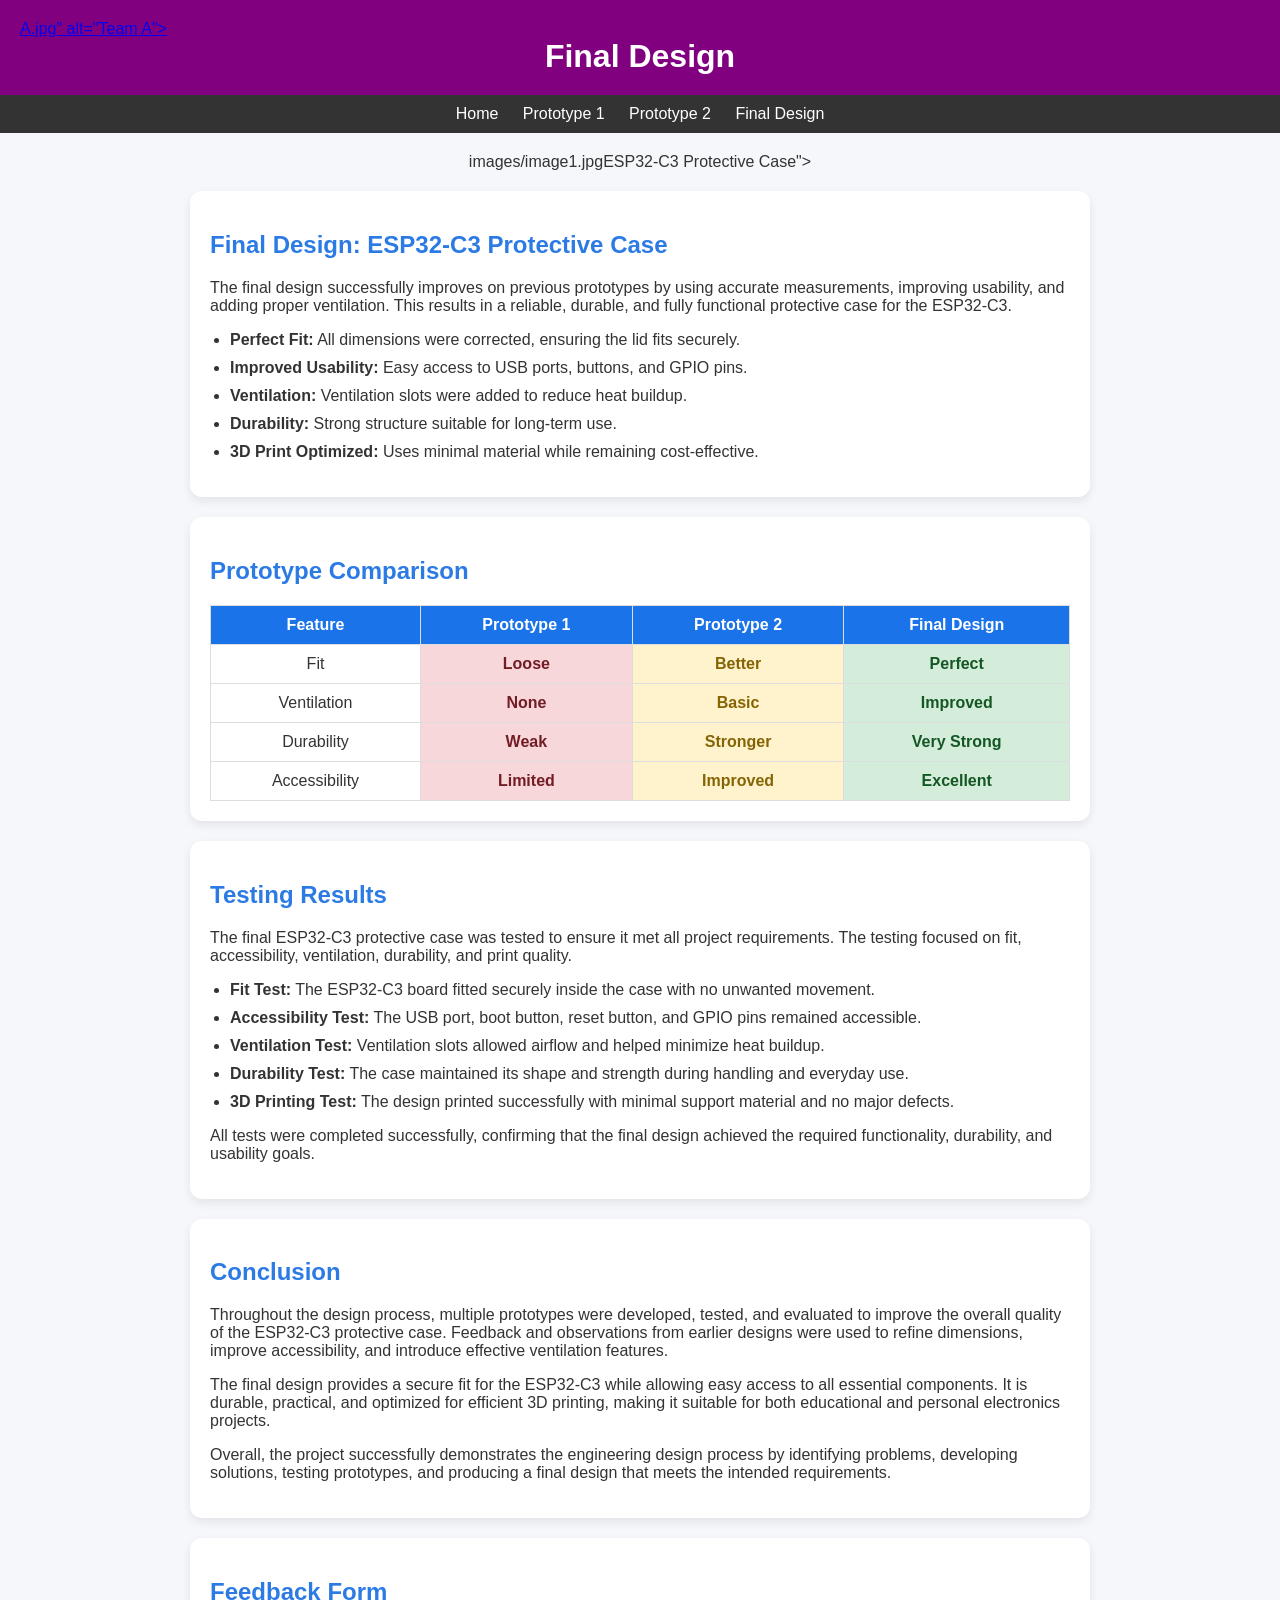
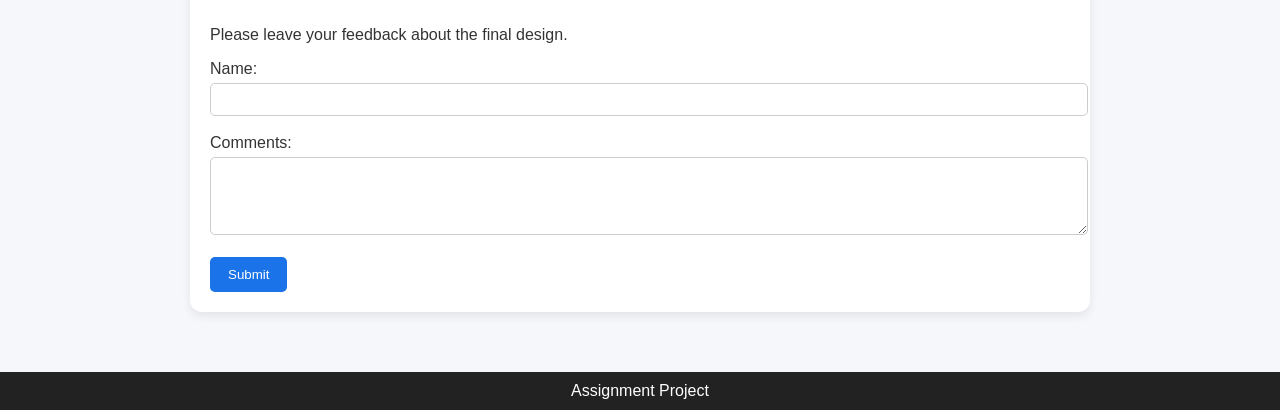
==== final.html @ 85e0bef2 "Refactor final.html for clarity and structure Refactor HTML structure for improved readability and a" ====
<!DOCTYPE html>
<html lang="en">

<head>
    <meta charset="UTF-8">
    <meta name="viewport" content="width=device-width, initial-scale=1.0">
    <title>Final Design</title>
    <link rel="stylesheet" href="styles.css">
</head>

<body>

    <header>
        <a href="index.html">
            A.jpg" alt="Team A">
        </a>
        <h1>Final Design</h1>
    </header>

    <nav>
        <a href="index.html">Home</a>
        <a href="prototype1.html">Prototype 1</a>
        <a href="prototype2.html">Prototype 2</a>
        <a href="final.html">Final Design</a>
    </nav>

    <div class="container">

        <div class="image-row">
            images/image1.jpgESP32-C3 Protective Case">
        </div>

        <div class="card">
            <h2>Final Design: ESP32-C3 Protective Case</h2>

            <p>
                The final design successfully improves on previous prototypes by using accurate measurements,
                improving usability, and adding proper ventilation. This results in a reliable, durable,
                and fully functional protective case for the ESP32-C3.
            </p>

            <ul>
                <li><strong>Perfect Fit:</strong> All dimensions were corrected, ensuring the lid fits securely.</li>
                <li><strong>Improved Usability:</strong> Easy access to USB ports, buttons, and GPIO pins.</li>
                <li><strong>Ventilation:</strong> Ventilation slots were added to reduce heat buildup.</li>
                <li><strong>Durability:</strong> Strong structure suitable for long-term use.</li>
                <li><strong>3D Print Optimized:</strong> Uses minimal material while remaining cost-effective.</li>
            </ul>
        </div>

        <div class="card">
            <h2>Prototype Comparison</h2>

            <table>
                <tr>
                    <th>Feature</th>
                    <th>Prototype 1</th>
                    <th>Prototype 2</th>
                    <th>Final Design</th>
                </tr>

                <tr>
                    <td>Fit</td>
                    <td class="bad">Loose</td>
                    <td class="mid">Better</td>
                    <td class="good">Perfect</td>
                </tr>

                <tr>
                    <td>Ventilation</td>
                    <td class="bad">None</td>
                    <td class="mid">Basic</td>
                    <td class="good">Improved</td>
                </tr>

                <tr>
                    <td>Durability</td>
                    <td class="bad">Weak</td>
                    <td class="mid">Stronger</td>
                    <td class="good">Very Strong</td>
                </tr>

                <tr>
                    <td>Accessibility</td>
                    <td class="bad">Limited</td>
                    <td class="mid">Improved</td>
                    <td class="good">Excellent</td>
                </tr>
            </table>
        </div>

        <div class="card">
            <h2>Testing Results</h2>

            <p>
                The final ESP32-C3 protective case was tested to ensure it met all project requirements.
                The testing focused on fit, accessibility, ventilation, durability, and print quality.
            </p>

            <ul>
                <li><strong>Fit Test:</strong> The ESP32-C3 board fitted securely inside the case with no unwanted movement.</li>
                <li><strong>Accessibility Test:</strong> The USB port, boot button, reset button, and GPIO pins remained accessible.</li>
                <li><strong>Ventilation Test:</strong> Ventilation slots allowed airflow and helped minimize heat buildup.</li>
                <li><strong>Durability Test:</strong> The case maintained its shape and strength during handling and everyday use.</li>
                <li><strong>3D Printing Test:</strong> The design printed successfully with minimal support material and no major defects.</li>
            </ul>

            <p>
                All tests were completed successfully, confirming that the final design achieved the required
                functionality, durability, and usability goals.
            </p>
        </div>

        <div class="card">
            <h2>Conclusion</h2>

            <p>
                Throughout the design process, multiple prototypes were developed, tested, and evaluated to improve
                the overall quality of the ESP32-C3 protective case. Feedback and observations from earlier designs
                were used to refine dimensions, improve accessibility, and introduce effective ventilation features.
            </p>

            <p>
                The final design provides a secure fit for the ESP32-C3 while allowing easy access to all essential
                components. It is durable, practical, and optimized for efficient 3D printing, making it suitable
                for both educational and personal electronics projects.
            </p>

            <p>
                Overall, the project successfully demonstrates the engineering design process by identifying problems,
                developing solutions, testing prototypes, and producing a final design that meets the intended requirements.
            </p>
        </div>

        <div class="card">
            <h2>Feedback Form</h2>

            <p>Please leave your feedback about the final design.</p>

            <form>
                <label for="name">Name:</label><br>
                <input type="text" id="name" name="name"><br><br>

                <label for="comments">Comments:</label><br>
                <textarea id="comments" name="comments" rows="4"></textarea><br><br>

                <button type="submit">Submit</button>
            </form>
        </div>

    </div>

    <footer>
        Assignment Project
    </footer>

</body>

</html>
---- styles.css ----
/* General Page Styling */
body {
    font-family: Arial, sans-serif;
    margin: 0;
    background-color: #f5f7fa;
    color: #333;
}

/* Header */
header {
    background: purple;
    color: white;
    padding: 20px;
}

header h1 {
    margin: 0;
    color: white;
}

/* Navigation */
nav {
    text-align: center;
    background: #333;
    padding: 10px;
}

nav a {
    color: white;
    margin: 10px;
    text-decoration: none;
}

nav a:hover {
    color: yellow;
}

/* Main Container */
.container {
    max-width: 900px;
    margin: auto;
    padding: 20px;
}

/* Cards */
.card {
    background: white;
    border-radius: 12px;
    padding: 20px;
    margin-bottom: 20px;
    box-shadow: 0 4px 10px rgba(0, 0, 0, 0.08);
}

/* Images */
.image-row {
    text-align: center;
    margin-bottom: 20px;
}

.image-row img {
    width: 220px;
    border-radius: 10px;
}

/* Headings */
h1 {
    text-align: center;
    color: #1a73e8;
}

h2 {
    color: #2c7be5;
}

/* Lists */
ul {
    padding-left: 20px;
}

li {
    margin-bottom: 10px;
}

/* Table */
table {
    width: 100%;
    border-collapse: collapse;
    margin-top: 20px;
}

th,
td {
    border: 1px solid #ddd;
    padding: 10px;
    text-align: center;
}

th {
    background-color: #1a73e8;
    color: white;
}

/* Table Colour Classes */
.good {
    background-color: #d4edda;
    color: #155724;
    font-weight: bold;
}

.mid {
    background-color: #fff3cd;
    color: #856404;
    font-weight: bold;
}

.bad {
    background-color: #f8d7da;
    color: #721c24;
    font-weight: bold;
}

/* Prototype Issue Boxes */
.step {
    margin-bottom: 15px;
    padding: 10px;
    border-left: 4px solid #28a745;
    background-color: #f0fdf4;
    border-radius: 6px;
}

.issue {
    border-left: 4px solid #dc3545;
    background-color: #fff5f5;
}

/* Form */
input,
textarea {
    width: 100%;
    padding: 8px;
    margin-top: 5px;
    border: 1px solid #ccc;
    border-radius: 5px;
}

button {
    background-color: #1a73e8;
    color: white;
    border: none;
    padding: 10px 18px;
    border-radius: 5px;
    cursor: pointer;
}

button:hover {
    background-color: #1558b0;
}

/* Footer */
footer {
    background: #222;
    color: white;
    text-align: center;
    padding: 10px;
    margin-top: 20px;
}
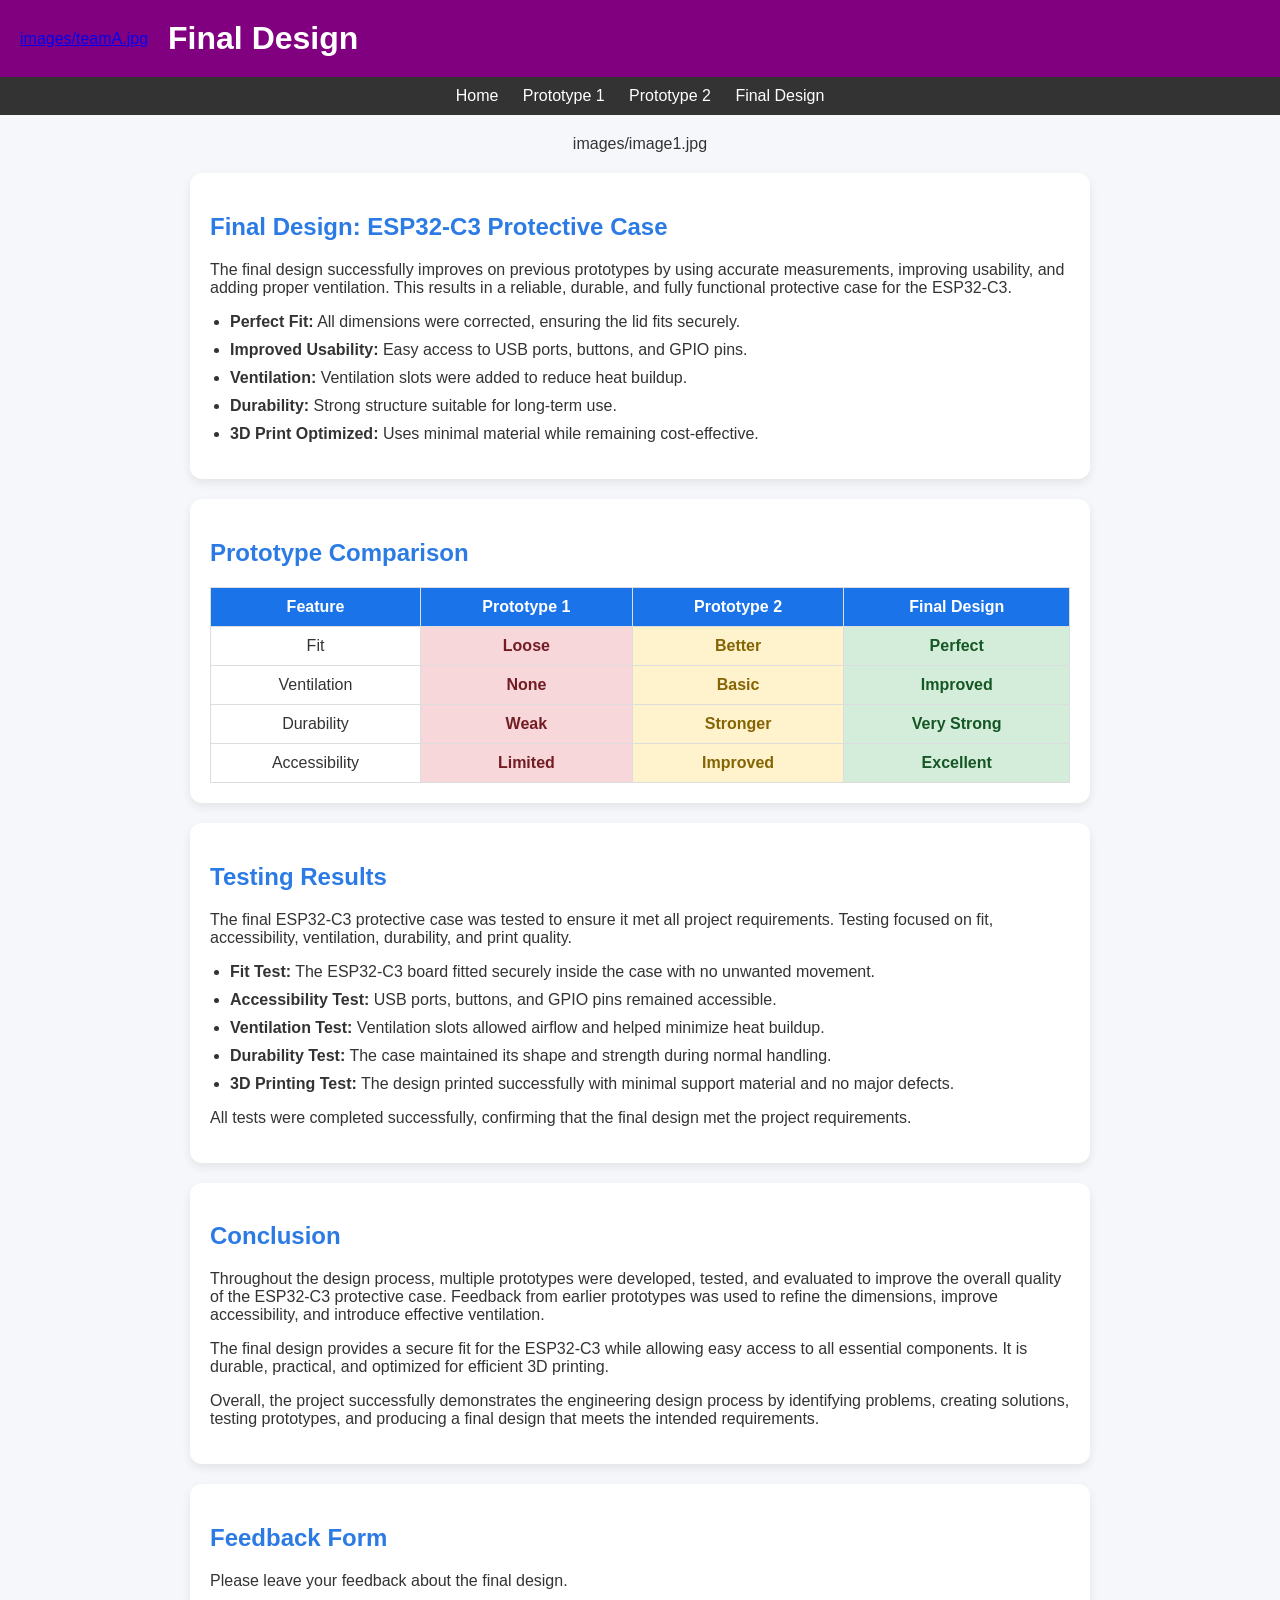
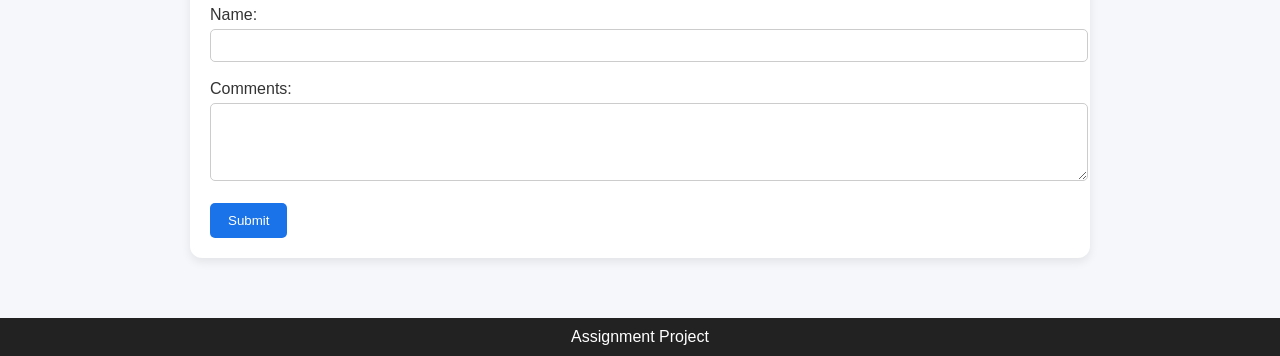
==== commit 1dbf173d: "Update final.html" ====
--- a/final.html
+++ b/final.html
@@ -12,7 +12,7 @@
 
     <header>
         <a href="index.html">
-            A.jpg" alt="Team A">
+            images/teamA.jpg
         </a>
         <h1>Final Design</h1>
     </header>
@@ -27,16 +27,16 @@
     <div class="container">
 
         <div class="image-row">
-            images/image1.jpgESP32-C3 Protective Case">
+            images/image1.jpg
         </div>
 
         <div class="card">
             <h2>Final Design: ESP32-C3 Protective Case</h2>
 
             <p>
-                The final design successfully improves on previous prototypes by using accurate measurements,
-                improving usability, and adding proper ventilation. This results in a reliable, durable,
-                and fully functional protective case for the ESP32-C3.
+                The final design successfully improves on previous prototypes by using accurate
+                measurements, improving usability, and adding proper ventilation. This results
+                in a reliable, durable, and fully functional protective case for the ESP32-C3.
             </p>
 
             <ul>
@@ -94,20 +94,19 @@
 
             <p>
                 The final ESP32-C3 protective case was tested to ensure it met all project requirements.
-                The testing focused on fit, accessibility, ventilation, durability, and print quality.
+                Testing focused on fit, accessibility, ventilation, durability, and print quality.
             </p>
 
             <ul>
                 <li><strong>Fit Test:</strong> The ESP32-C3 board fitted securely inside the case with no unwanted movement.</li>
-                <li><strong>Accessibility Test:</strong> The USB port, boot button, reset button, and GPIO pins remained accessible.</li>
+                <li><strong>Accessibility Test:</strong> USB ports, buttons, and GPIO pins remained accessible.</li>
                 <li><strong>Ventilation Test:</strong> Ventilation slots allowed airflow and helped minimize heat buildup.</li>
-                <li><strong>Durability Test:</strong> The case maintained its shape and strength during handling and everyday use.</li>
+                <li><strong>Durability Test:</strong> The case maintained its shape and strength during normal handling.</li>
                 <li><strong>3D Printing Test:</strong> The design printed successfully with minimal support material and no major defects.</li>
             </ul>
 
             <p>
-                All tests were completed successfully, confirming that the final design achieved the required
-                functionality, durability, and usability goals.
+                All tests were completed successfully, confirming that the final design met the project requirements.
             </p>
         </div>
 
@@ -115,20 +114,19 @@
             <h2>Conclusion</h2>
 
             <p>
-                Throughout the design process, multiple prototypes were developed, tested, and evaluated to improve
-                the overall quality of the ESP32-C3 protective case. Feedback and observations from earlier designs
-                were used to refine dimensions, improve accessibility, and introduce effective ventilation features.
+                Throughout the design process, multiple prototypes were developed, tested, and evaluated to improve the
+                overall quality of the ESP32-C3 protective case. Feedback from earlier prototypes was used to refine the
+                dimensions, improve accessibility, and introduce effective ventilation.
             </p>
 
             <p>
                 The final design provides a secure fit for the ESP32-C3 while allowing easy access to all essential
-                components. It is durable, practical, and optimized for efficient 3D printing, making it suitable
-                for both educational and personal electronics projects.
+                components. It is durable, practical, and optimized for efficient 3D printing.
             </p>
 
             <p>
                 Overall, the project successfully demonstrates the engineering design process by identifying problems,
-                developing solutions, testing prototypes, and producing a final design that meets the intended requirements.
+                creating solutions, testing prototypes, and producing a final design that meets the intended requirements.
             </p>
         </div>
 
--- a/styles.css
+++ b/styles.css
@@ -164,3 +164,22 @@
     padding: 10px;
     margin-top: 20px;
 }
+/* Header */
+header {
+    display: flex;
+    align-items: center;
+    gap: 20px;
+    background: purple;
+    color: white;
+    padding: 20px;
+}
+
+header img {
+    width: 80px;
+    border-radius: 10px;
+}
+
+header h1 {
+    margin: 0;
+    color: white;
+}
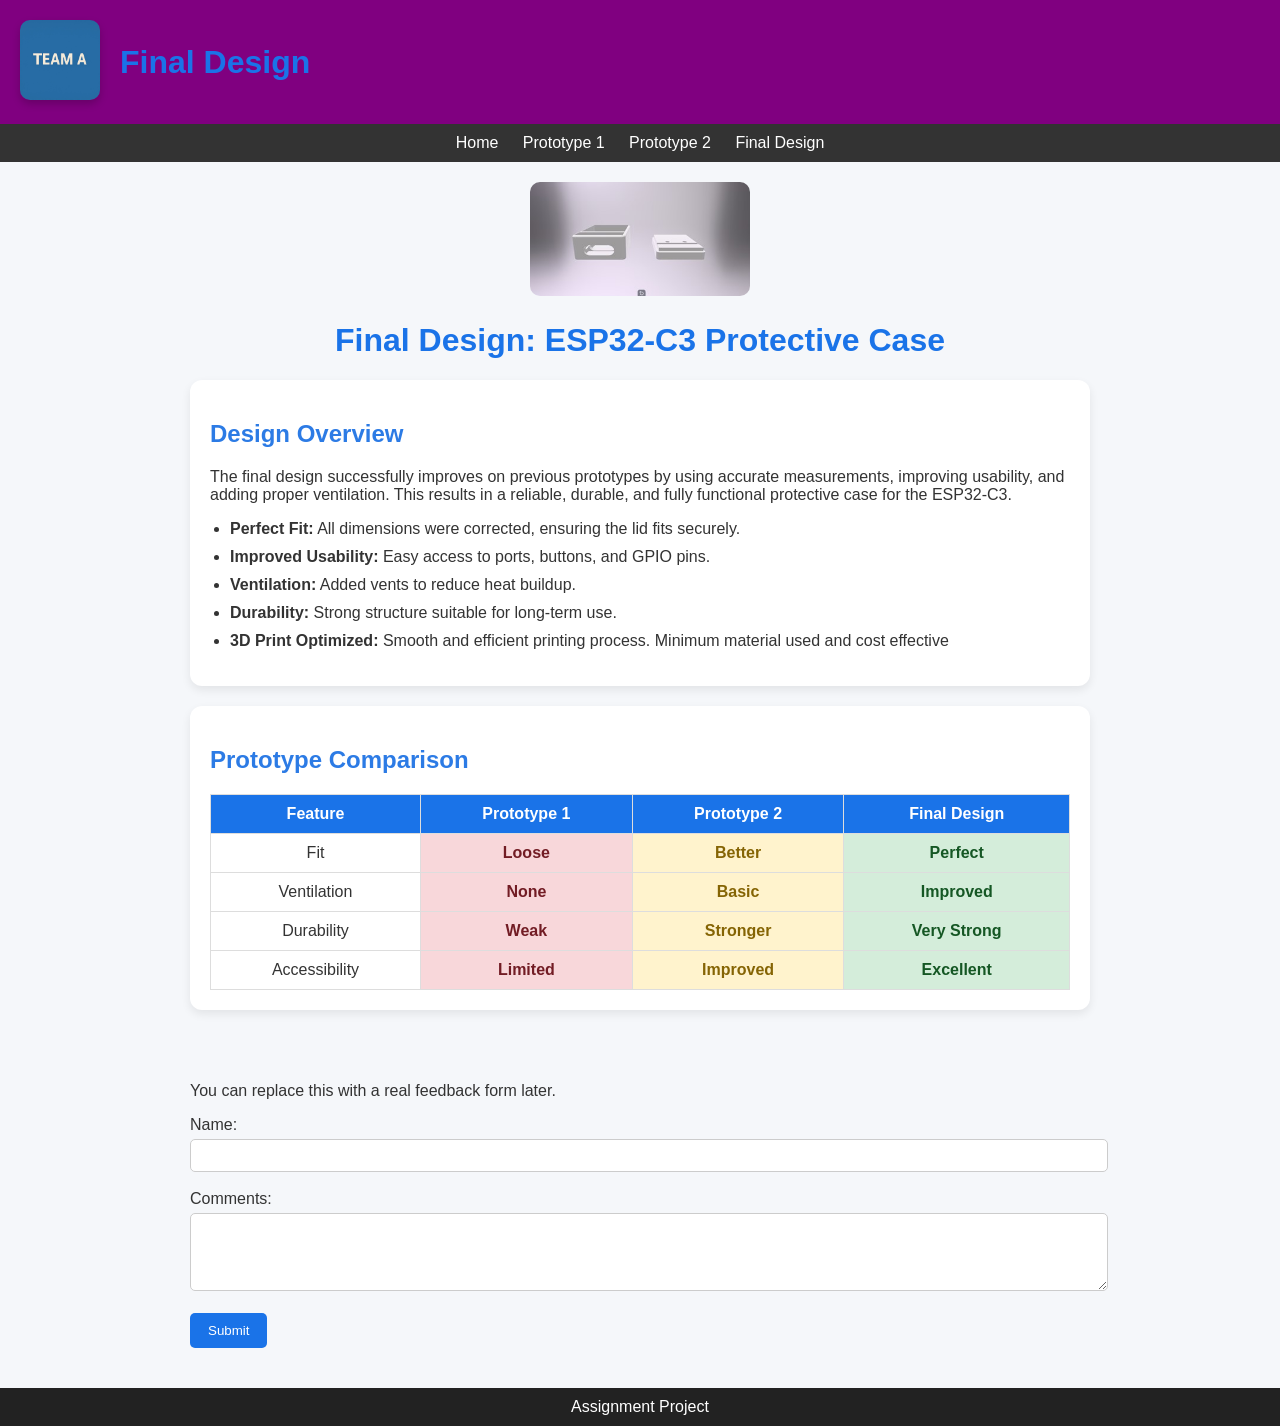
==== commit 1696e985: "Update final.html" ====
--- a/final.html
+++ b/final.html
@@ -1,157 +1,119 @@
 <!DOCTYPE html>
-<html lang="en">
+<html>
 
 <head>
-    <meta charset="UTF-8">
-    <meta name="viewport" content="width=device-width, initial-scale=1.0">
     <title>Final Design</title>
     <link rel="stylesheet" href="styles.css">
 </head>
 
 <body>
 
-    <header>
+    <header style="display: flex; align-items: center; padding: 20px; gap: 20px;">
+
         <a href="index.html">
-            images/teamA.jpg
+            <img src="images/teamA.jpg" alt="Team A"
+                style="width:80px; border-radius:10px; box-shadow:0 4px 8px rgba(0,0,0,0.2);">
         </a>
-        <h1>Final Design</h1>
+
+        <h1 style="color:#1a73e8; margin: 0;">
+            Final Design
+        </h1>
+
     </header>
 
-    <nav>
-        <a href="index.html">Home</a>
-        <a href="prototype1.html">Prototype 1</a>
-        <a href="prototype2.html">Prototype 2</a>
-        <a href="final.html">Final Design</a>
-    </nav>
+        <nav>
+            <a href="index.html">Home</a>
+            <a href="prototype1.html">Prototype 1</a>
+            <a href="prototype2.html">Prototype 2</a>
+            <a href="final.html">Final Design</a>
+        </nav>
+        <div class="container">
 
-    <div class="container">
+            <div class="image-row">
+                <img src="images/image1.jpg">
+            </div>
 
-        <div class="image-row">
-            images/image1.jpg
+            <h1>Final Design: ESP32-C3 Protective Case</h1>
+
+            <!-- Final Design Overview -->
+            <div class="card">
+                <h2>Design Overview</h2>
+
+                <p>
+                    The final design successfully improves on previous prototypes by using accurate measurements,
+                    improving usability, and adding proper ventilation. This results in a reliable, durable, and
+                    fully functional protective case for the ESP32-C3.
+                </p>
+
+                <ul>
+                    <li><strong>Perfect Fit:</strong> All dimensions were corrected, ensuring the lid fits securely.
+                    </li>
+                    <li><strong>Improved Usability:</strong> Easy access to ports, buttons, and GPIO pins.</li>
+                    <li><strong>Ventilation:</strong> Added vents to reduce heat buildup.</li>
+                    <li><strong>Durability:</strong> Strong structure suitable for long-term use.</li>
+                    <li><strong>3D Print Optimized:</strong> Smooth and efficient printing process. Minimum material
+                        used and cost effective</li>
+                </ul>
+            </div>
+
+            <!-- Comparison Table -->
+            <div class="card">
+                <h2>Prototype Comparison</h2>
+
+                <table>
+                    <tr>
+                        <th>Feature</th>
+                        <th>Prototype 1</th>
+                        <th>Prototype 2</th>
+                        <th>Final Design</th>
+                    </tr>
+
+                    <tr>
+                        <td>Fit</td>
+                        <td class="bad">Loose</td>
+                        <td class="mid">Better</td>
+                        <td class="good">Perfect</td>
+                    </tr>
+
+                    <tr>
+                        <td>Ventilation</td>
+                        <td class="bad">None</td>
+                        <td class="mid">Basic</td>
+                        <td class="good">Improved</td>
+                    </tr>
+
+                    <tr>
+                        <td>Durability</td>
+                        <td class="bad">Weak</td>
+                        <td class="mid">Stronger</td>
+                        <td class="good">Very Strong</td>
+                    </tr>
+
+                    <tr>
+                        <td>Accessibility</td>
+                        <td class="bad">Limited</td>
+                        <td class="mid">Improved</td>
+                        <td class="good">Excellent</td>
+                    </tr>
+
+                </table>
+
+            </div>
+
+            <br /> <br />
+            <div>
+
+                <p>You can replace this with a real feedback form later.</p>
+                <form>
+                    <label>Name:</label><br><input type="text"><br><br>
+                    <label>Comments:</label><br><textarea rows="4"></textarea><br><br>
+                    <button type="submit">Submit</button>
+                </form>
+
+            </div>
+
         </div>
-
-        <div class="card">
-            <h2>Final Design: ESP32-C3 Protective Case</h2>
-
-            <p>
-                The final design successfully improves on previous prototypes by using accurate
-                measurements, improving usability, and adding proper ventilation. This results
-                in a reliable, durable, and fully functional protective case for the ESP32-C3.
-            </p>
-
-            <ul>
-                <li><strong>Perfect Fit:</strong> All dimensions were corrected, ensuring the lid fits securely.</li>
-                <li><strong>Improved Usability:</strong> Easy access to USB ports, buttons, and GPIO pins.</li>
-                <li><strong>Ventilation:</strong> Ventilation slots were added to reduce heat buildup.</li>
-                <li><strong>Durability:</strong> Strong structure suitable for long-term use.</li>
-                <li><strong>3D Print Optimized:</strong> Uses minimal material while remaining cost-effective.</li>
-            </ul>
-        </div>
-
-        <div class="card">
-            <h2>Prototype Comparison</h2>
-
-            <table>
-                <tr>
-                    <th>Feature</th>
-                    <th>Prototype 1</th>
-                    <th>Prototype 2</th>
-                    <th>Final Design</th>
-                </tr>
-
-                <tr>
-                    <td>Fit</td>
-                    <td class="bad">Loose</td>
-                    <td class="mid">Better</td>
-                    <td class="good">Perfect</td>
-                </tr>
-
-                <tr>
-                    <td>Ventilation</td>
-                    <td class="bad">None</td>
-                    <td class="mid">Basic</td>
-                    <td class="good">Improved</td>
-                </tr>
-
-                <tr>
-                    <td>Durability</td>
-                    <td class="bad">Weak</td>
-                    <td class="mid">Stronger</td>
-                    <td class="good">Very Strong</td>
-                </tr>
-
-                <tr>
-                    <td>Accessibility</td>
-                    <td class="bad">Limited</td>
-                    <td class="mid">Improved</td>
-                    <td class="good">Excellent</td>
-                </tr>
-            </table>
-        </div>
-
-        <div class="card">
-            <h2>Testing Results</h2>
-
-            <p>
-                The final ESP32-C3 protective case was tested to ensure it met all project requirements.
-                Testing focused on fit, accessibility, ventilation, durability, and print quality.
-            </p>
-
-            <ul>
-                <li><strong>Fit Test:</strong> The ESP32-C3 board fitted securely inside the case with no unwanted movement.</li>
-                <li><strong>Accessibility Test:</strong> USB ports, buttons, and GPIO pins remained accessible.</li>
-                <li><strong>Ventilation Test:</strong> Ventilation slots allowed airflow and helped minimize heat buildup.</li>
-                <li><strong>Durability Test:</strong> The case maintained its shape and strength during normal handling.</li>
-                <li><strong>3D Printing Test:</strong> The design printed successfully with minimal support material and no major defects.</li>
-            </ul>
-
-            <p>
-                All tests were completed successfully, confirming that the final design met the project requirements.
-            </p>
-        </div>
-
-        <div class="card">
-            <h2>Conclusion</h2>
-
-            <p>
-                Throughout the design process, multiple prototypes were developed, tested, and evaluated to improve the
-                overall quality of the ESP32-C3 protective case. Feedback from earlier prototypes was used to refine the
-                dimensions, improve accessibility, and introduce effective ventilation.
-            </p>
-
-            <p>
-                The final design provides a secure fit for the ESP32-C3 while allowing easy access to all essential
-                components. It is durable, practical, and optimized for efficient 3D printing.
-            </p>
-
-            <p>
-                Overall, the project successfully demonstrates the engineering design process by identifying problems,
-                creating solutions, testing prototypes, and producing a final design that meets the intended requirements.
-            </p>
-        </div>
-
-        <div class="card">
-            <h2>Feedback Form</h2>
-
-            <p>Please leave your feedback about the final design.</p>
-
-            <form>
-                <label for="name">Name:</label><br>
-                <input type="text" id="name" name="name"><br><br>
-
-                <label for="comments">Comments:</label><br>
-                <textarea id="comments" name="comments" rows="4"></textarea><br><br>
-
-                <button type="submit">Submit</button>
-            </form>
-        </div>
-
-    </div>
-
-    <footer>
-        Assignment Project
-    </footer>
-
+        <footer>Assignment Project</footer>
 </body>
 
 </html>
--- a/styles.css
+++ b/styles.css
@@ -183,3 +183,21 @@
     margin: 0;
     color: white;
 }
+header {
+    display: flex;
+    align-items: center;
+    gap: 20px;
+    background: purple;
+    color: white;
+    padding: 20px;
+}
+
+header img {
+    width: 80px;
+    border-radius: 10px;
+}
+
+header h1 {
+    margin: 0;
+    color: white;
+}
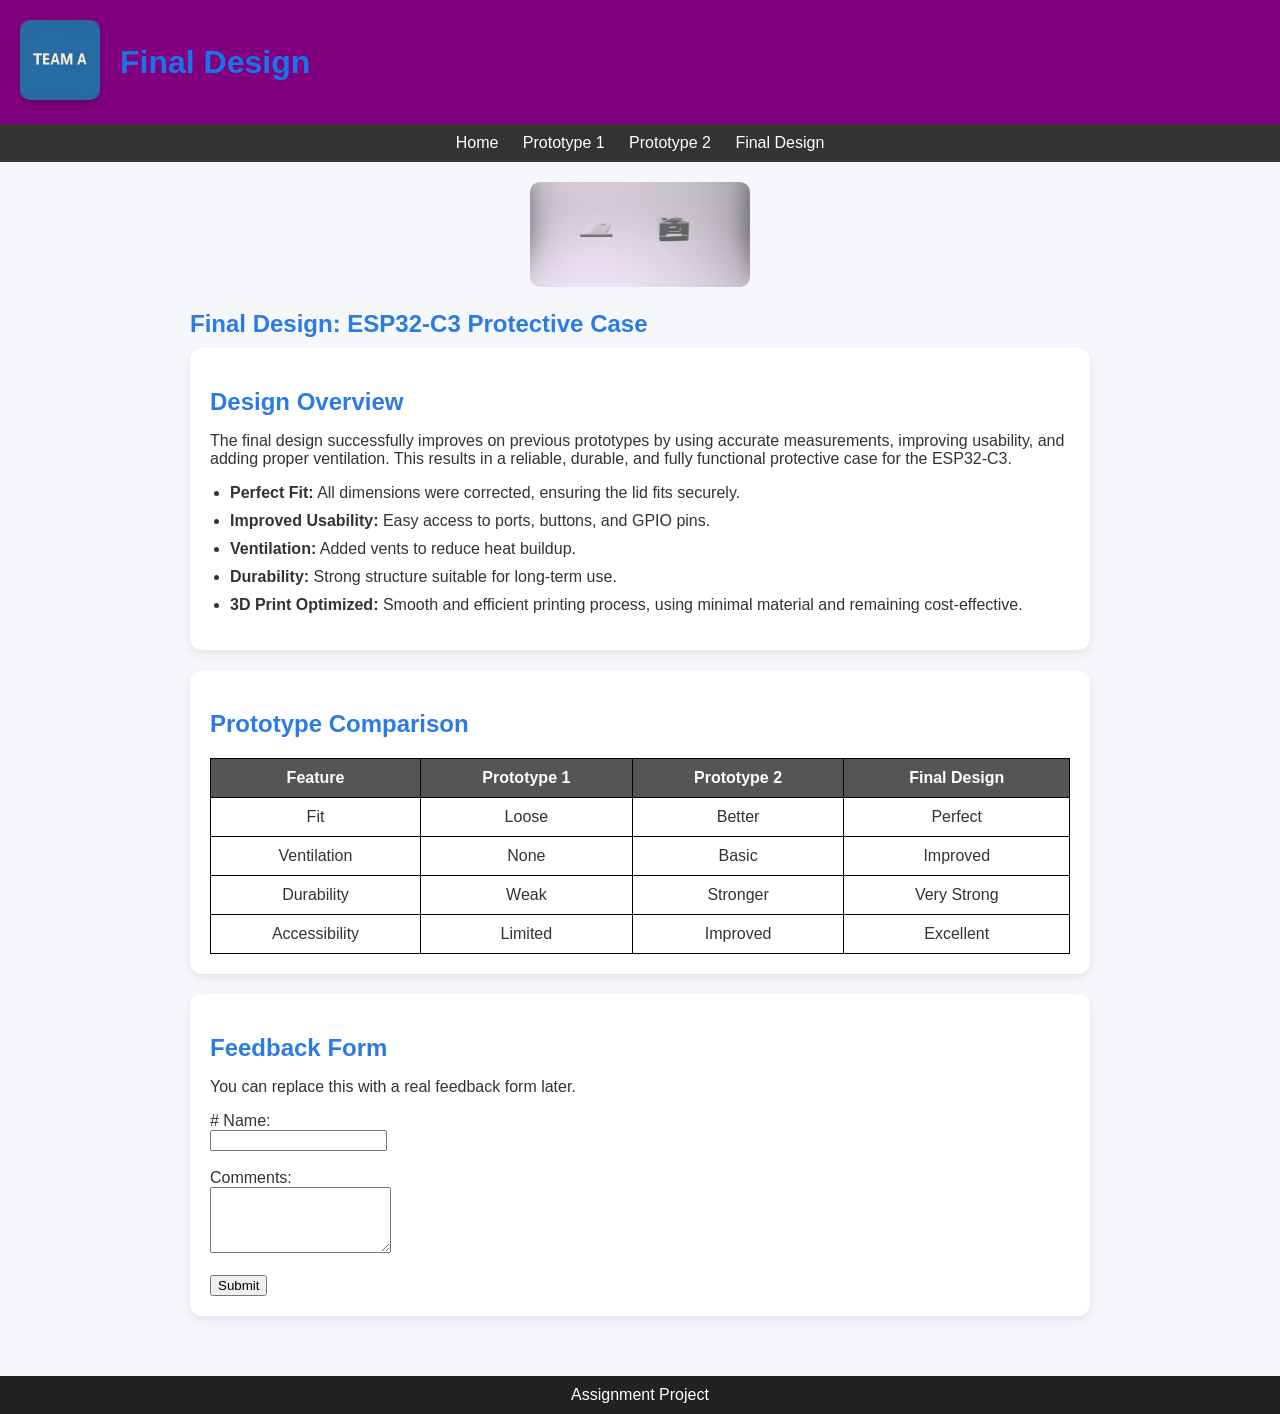
==== commit cc82879e: "Update title and restructure final.html layout" ====
--- a/final.html
+++ b/final.html
@@ -2,72 +2,73 @@
 <html>
 
 <head>
-    <title>Final Design</title>
+    <title>Prototype 1</title>
     <link rel="stylesheet" href="styles.css">
 </head>
 
 <body>
+     <header style="display: flex; align-items: center; padding: 20px; gap: 20px;">
 
-    <header style="display: flex; align-items: center; padding: 20px; gap: 20px;">
+    <a href="index.html">
+        <img src="images/teamA.jpg" alt="Team A"
+            style="width:80px; border-radius:10px; box-shadow:0 4px 8px rgba(0,0,0,0.2);">
+    </a>
 
-        <a href="index.html">
-            <img src="images/teamA.jpg" alt="Team A"
-                style="width:80px; border-radius:10px; box-shadow:0 4px 8px rgba(0,0,0,0.2);">
-        </a>
-
-        <h1 style="color:#1a73e8; margin: 0;">
+        <h1 style="color:#1a73e8; margin:0;">
             Final Design
         </h1>
 
     </header>
 
-        <nav>
-            <a href="index.html">Home</a>
+    <nav>
+           <a href="index.html">Home</a>
             <a href="prototype1.html">Prototype 1</a>
             <a href="prototype2.html">Prototype 2</a>
             <a href="final.html">Final Design</a>
-        </nav>
-        <div class="container">
+    </nav>
 
-            <div class="image-row">
-                <img src="images/image1.jpg">
+    <main class="container">
+
+        <div class="image-row">
+                <img src="images/image3.jpg">
             </div>
 
-            <h1>Final Design: ESP32-C3 Protective Case</h1>
+        <h2>Final Design: ESP32-C3 Protective Case</h2>
 
-            <!-- Final Design Overview -->
-            <div class="card">
-                <h2>Design Overview</h2>
+        <!-- Final Design Overview -->
+        <div class="card">
+            <h2>Design Overview</h2>
 
-                <p>
-                    The final design successfully improves on previous prototypes by using accurate measurements,
-                    improving usability, and adding proper ventilation. This results in a reliable, durable, and
-                    fully functional protective case for the ESP32-C3.
-                </p>
+            <p>
+                The final design successfully improves on previous prototypes by using accurate measurements,
+                improving usability, and adding proper ventilation. This results in a reliable, durable,
+                and fully functional protective case for the ESP32-C3.
+            </p>
 
-                <ul>
-                    <li><strong>Perfect Fit:</strong> All dimensions were corrected, ensuring the lid fits securely.
-                    </li>
-                    <li><strong>Improved Usability:</strong> Easy access to ports, buttons, and GPIO pins.</li>
-                    <li><strong>Ventilation:</strong> Added vents to reduce heat buildup.</li>
-                    <li><strong>Durability:</strong> Strong structure suitable for long-term use.</li>
-                    <li><strong>3D Print Optimized:</strong> Smooth and efficient printing process. Minimum material
-                        used and cost effective</li>
-                </ul>
-            </div>
+            <ul>
+                <li><strong>Perfect Fit:</strong> All dimensions were corrected, ensuring the lid fits securely.</li>
+                <li><strong>Improved Usability:</strong> Easy access to ports, buttons, and GPIO pins.</li>
+                <li><strong>Ventilation:</strong> Added vents to reduce heat buildup.</li>
+                <li><strong>Durability:</strong> Strong structure suitable for long-term use.</li>
+                <li><strong>3D Print Optimized:</strong> Smooth and efficient printing process, using minimal material and remaining cost-effective.</li>
+            </ul>
+        </div>
 
-            <!-- Comparison Table -->
-            <div class="card">
-                <h2>Prototype Comparison</h2>
+        <!-- Comparison Table -->
+        <div class="card">
+            <h2>Prototype Comparison</h2>
 
-                <table>
+            <table>
+                <thead>
                     <tr>
                         <th>Feature</th>
                         <th>Prototype 1</th>
                         <th>Prototype 2</th>
                         <th>Final Design</th>
                     </tr>
+                </thead>
 
+                <tbody>
                     <tr>
                         <td>Fit</td>
                         <td class="bad">Loose</td>
@@ -95,25 +96,32 @@
                         <td class="mid">Improved</td>
                         <td class="good">Excellent</td>
                     </tr>
+                </tbody>
+            </table>
+        </div>
 
-                </table>
+        <div class="card">
+            <h2>Feedback Form</h2>
 
-            </div>
+            <p>You can replace this with a real feedback form later.</p>
 
-            <br /> <br />
-            <div>
+            #
+                <label for="name">Name:</label><br>
+                <input type="text" id="name" name="name"><br><br>
 
-                <p>You can replace this with a real feedback form later.</p>
-                <form>
-                    <label>Name:</label><br><input type="text"><br><br>
-                    <label>Comments:</label><br><textarea rows="4"></textarea><br><br>
-                    <button type="submit">Submit</button>
-                </form>
+                <label for="comments">Comments:</label><br>
+                <textarea id="comments" name="comments" rows="4"></textarea><br><br>
 
-            </div>
+                <button type="submit">Submit</button>
+            </form>
+        </div>
 
-        </div>
-        <footer>Assignment Project</footer>
+    </main>
+
+    <footer>
+        Assignment Project
+    </footer>
+
 </body>
 
 </html>
--- a/styles.css
+++ b/styles.css
@@ -1,24 +1,16 @@
-/* General Page Styling */
 body {
-    font-family: Arial, sans-serif;
+    font-family: Arial;
     margin: 0;
-    background-color: #f5f7fa;
-    color: #333;
+    background: #f4f4f4;
 }
 
-/* Header */
 header {
     background: purple;
     color: white;
+    text-align: center;
     padding: 20px;
 }
 
-header h1 {
-    margin: 0;
-    color: white;
-}
-
-/* Navigation */
 nav {
     text-align: center;
     background: #333;
@@ -35,26 +27,14 @@
     color: yellow;
 }
 
-/* Main Container */
 .container {
+    padding: 20px;
     max-width: 900px;
     margin: auto;
-    padding: 20px;
 }
 
-/* Cards */
-.card {
-    background: white;
-    border-radius: 12px;
-    padding: 20px;
-    margin-bottom: 20px;
-    box-shadow: 0 4px 10px rgba(0, 0, 0, 0.08);
-}
-
-/* Images */
 .image-row {
     text-align: center;
-    margin-bottom: 20px;
 }
 
 .image-row img {
@@ -62,101 +42,6 @@
     border-radius: 10px;
 }
 
-/* Headings */
-h1 {
-    text-align: center;
-    color: #1a73e8;
-}
-
-h2 {
-    color: #2c7be5;
-}
-
-/* Lists */
-ul {
-    padding-left: 20px;
-}
-
-li {
-    margin-bottom: 10px;
-}
-
-/* Table */
-table {
-    width: 100%;
-    border-collapse: collapse;
-    margin-top: 20px;
-}
-
-th,
-td {
-    border: 1px solid #ddd;
-    padding: 10px;
-    text-align: center;
-}
-
-th {
-    background-color: #1a73e8;
-    color: white;
-}
-
-/* Table Colour Classes */
-.good {
-    background-color: #d4edda;
-    color: #155724;
-    font-weight: bold;
-}
-
-.mid {
-    background-color: #fff3cd;
-    color: #856404;
-    font-weight: bold;
-}
-
-.bad {
-    background-color: #f8d7da;
-    color: #721c24;
-    font-weight: bold;
-}
-
-/* Prototype Issue Boxes */
-.step {
-    margin-bottom: 15px;
-    padding: 10px;
-    border-left: 4px solid #28a745;
-    background-color: #f0fdf4;
-    border-radius: 6px;
-}
-
-.issue {
-    border-left: 4px solid #dc3545;
-    background-color: #fff5f5;
-}
-
-/* Form */
-input,
-textarea {
-    width: 100%;
-    padding: 8px;
-    margin-top: 5px;
-    border: 1px solid #ccc;
-    border-radius: 5px;
-}
-
-button {
-    background-color: #1a73e8;
-    color: white;
-    border: none;
-    padding: 10px 18px;
-    border-radius: 5px;
-    cursor: pointer;
-}
-
-button:hover {
-    background-color: #1558b0;
-}
-
-/* Footer */
 footer {
     background: #222;
     color: white;
@@ -164,40 +49,74 @@
     padding: 10px;
     margin-top: 20px;
 }
-/* Header */
-header {
-    display: flex;
-    align-items: center;
-    gap: 20px;
-    background: purple;
-    color: white;
-    padding: 20px;
+
+table {
+    width: 100%;
+    border-collapse: collapse;
+    margin-top: 20px;
 }
 
-header img {
-    width: 80px;
-    border-radius: 10px;
+td,
+th {
+    border: 1px solid black;
+    padding: 10px;
+    text-align: center;
 }
 
-header h1 {
-    margin: 0;
+th {
+    background: #555;
     color: white;
 }
-header {
-    display: flex;
-    align-items: center;
-    gap: 20px;
-    background: purple;
-    color: white;
-    padding: 20px;
-}
 
-header img {
-    width: 80px;
-    border-radius: 10px;
-}
 
-header h1 {
-    margin: 0;
-    color: white;
-}
+body {
+      font-family: Arial, sans-serif;
+      margin: 0;
+      background-color: #f5f7fa;
+      color: #333;
+    }
+
+    .container {
+      max-width: 900px;
+      margin: auto;
+      padding: 20px;
+    }
+
+    .card {
+      background: white;
+      border-radius: 12px;
+      padding: 20px;
+      margin-bottom: 20px;
+      box-shadow: 0 4px 10px rgba(0,0,0,0.08);
+    }
+
+    h1 {
+      text-align: center;
+      color: #1a73e8;
+    }
+
+    h2 {
+      color: #2c7be5;
+      margin-bottom: 10px;
+    }
+
+    ul {
+      padding-left: 20px;
+    }
+
+    li {
+      margin-bottom: 10px;
+    }
+
+    .step {
+      margin-bottom: 15px;
+      padding: 10px;
+      border-left: 4px solid #28a745;
+      background-color: #f0fdf4;
+      border-radius: 6px;
+    }
+
+    .issue {
+      border-left: 4px solid #dc3545;
+      background-color: #fff5f5;
+    }
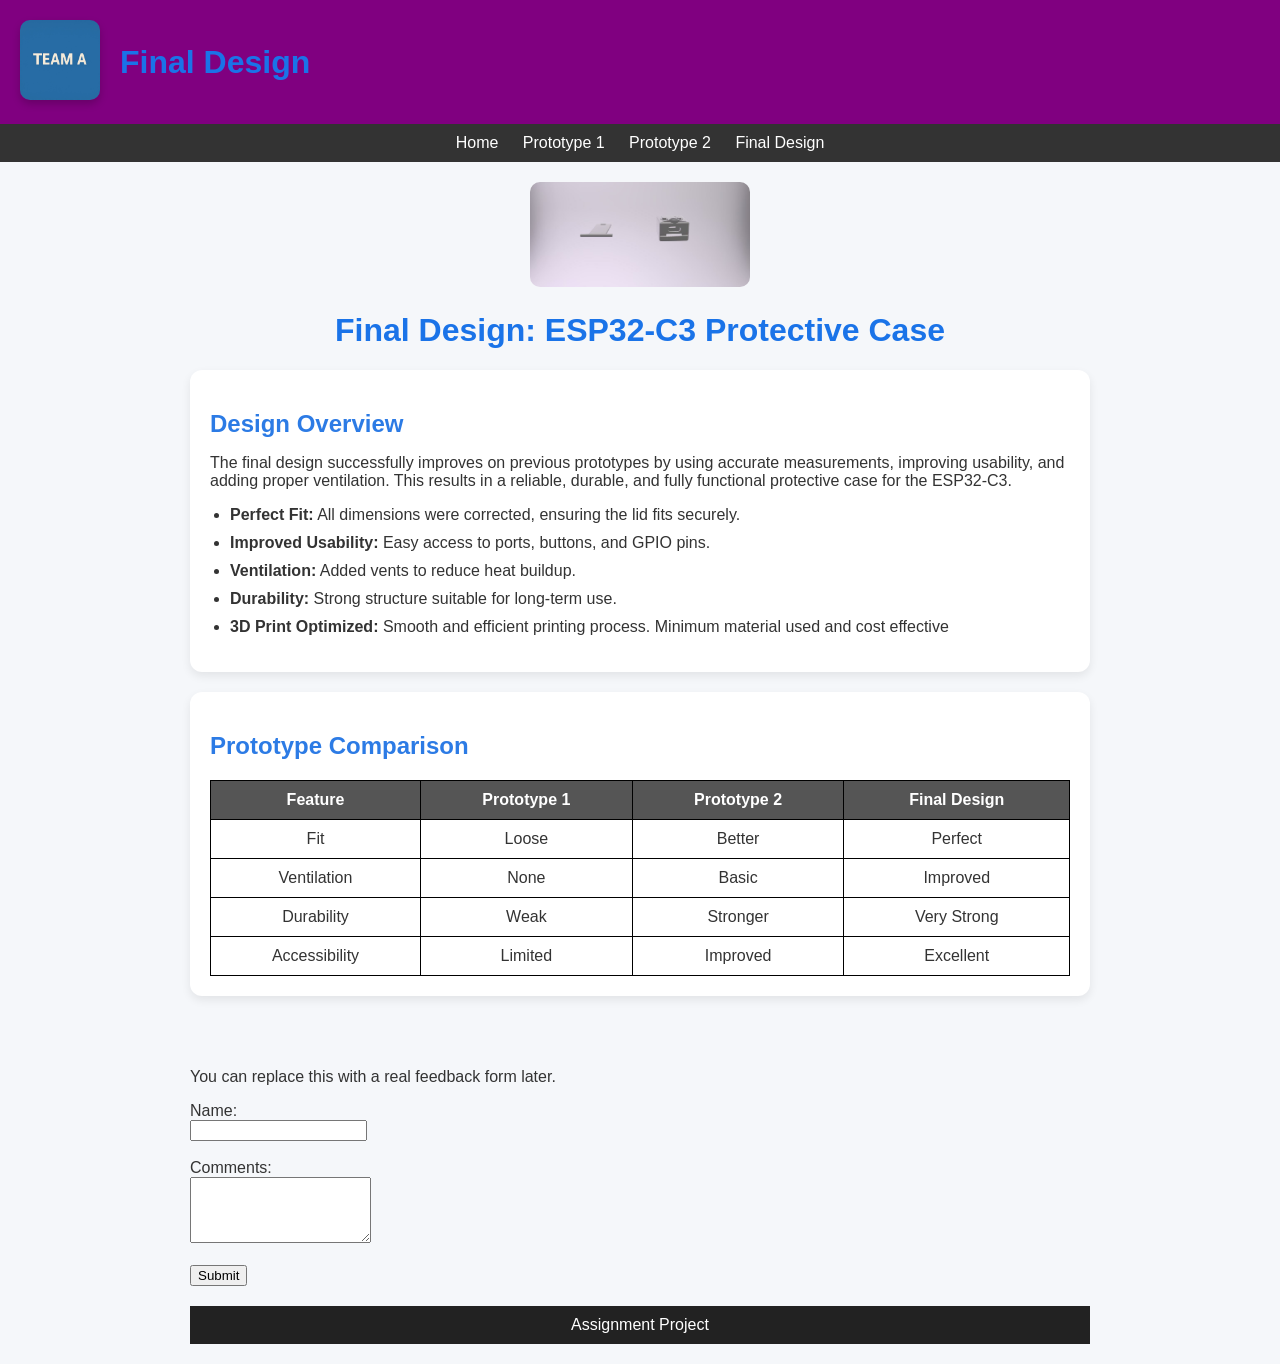
==== commit d6c65014: "Update HTML structure and improve formatting" ====
--- a/final.html
+++ b/final.html
@@ -33,42 +33,41 @@
                 <img src="images/image3.jpg">
             </div>
 
-        <h2>Final Design: ESP32-C3 Protective Case</h2>
+            <h1>Final Design: ESP32-C3 Protective Case</h1>
 
-        <!-- Final Design Overview -->
-        <div class="card">
-            <h2>Design Overview</h2>
+            <!-- Final Design Overview -->
+            <div class="card">
+                <h2>Design Overview</h2>
 
-            <p>
-                The final design successfully improves on previous prototypes by using accurate measurements,
-                improving usability, and adding proper ventilation. This results in a reliable, durable,
-                and fully functional protective case for the ESP32-C3.
-            </p>
+                <p>
+                    The final design successfully improves on previous prototypes by using accurate measurements,
+                    improving usability, and adding proper ventilation. This results in a reliable, durable, and
+                    fully functional protective case for the ESP32-C3.
+                </p>
 
-            <ul>
-                <li><strong>Perfect Fit:</strong> All dimensions were corrected, ensuring the lid fits securely.</li>
-                <li><strong>Improved Usability:</strong> Easy access to ports, buttons, and GPIO pins.</li>
-                <li><strong>Ventilation:</strong> Added vents to reduce heat buildup.</li>
-                <li><strong>Durability:</strong> Strong structure suitable for long-term use.</li>
-                <li><strong>3D Print Optimized:</strong> Smooth and efficient printing process, using minimal material and remaining cost-effective.</li>
-            </ul>
-        </div>
+                <ul>
+                    <li><strong>Perfect Fit:</strong> All dimensions were corrected, ensuring the lid fits securely.
+                    </li>
+                    <li><strong>Improved Usability:</strong> Easy access to ports, buttons, and GPIO pins.</li>
+                    <li><strong>Ventilation:</strong> Added vents to reduce heat buildup.</li>
+                    <li><strong>Durability:</strong> Strong structure suitable for long-term use.</li>
+                    <li><strong>3D Print Optimized:</strong> Smooth and efficient printing process. Minimum material
+                        used and cost effective</li>
+                </ul>
+            </div>
 
-        <!-- Comparison Table -->
-        <div class="card">
-            <h2>Prototype Comparison</h2>
+            <!-- Comparison Table -->
+            <div class="card">
+                <h2>Prototype Comparison</h2>
 
-            <table>
-                <thead>
+                <table>
                     <tr>
                         <th>Feature</th>
                         <th>Prototype 1</th>
                         <th>Prototype 2</th>
                         <th>Final Design</th>
                     </tr>
-                </thead>
 
-                <tbody>
                     <tr>
                         <td>Fit</td>
                         <td class="bad">Loose</td>
@@ -96,32 +95,25 @@
                         <td class="mid">Improved</td>
                         <td class="good">Excellent</td>
                     </tr>
-                </tbody>
-            </table>
+
+                </table>
+
+            </div>
+
+            <br /> <br />
+            <div>
+
+                <p>You can replace this with a real feedback form later.</p>
+                <form>
+                    <label>Name:</label><br><input type="text"><br><br>
+                    <label>Comments:</label><br><textarea rows="4"></textarea><br><br>
+                    <button type="submit">Submit</button>
+                </form>
+
+            </div>
+
         </div>
-
-        <div class="card">
-            <h2>Feedback Form</h2>
-
-            <p>You can replace this with a real feedback form later.</p>
-
-            #
-                <label for="name">Name:</label><br>
-                <input type="text" id="name" name="name"><br><br>
-
-                <label for="comments">Comments:</label><br>
-                <textarea id="comments" name="comments" rows="4"></textarea><br><br>
-
-                <button type="submit">Submit</button>
-            </form>
-        </div>
-
-    </main>
-
-    <footer>
-        Assignment Project
-    </footer>
-
+        <footer>Assignment Project</footer>
 </body>
 
 </html>
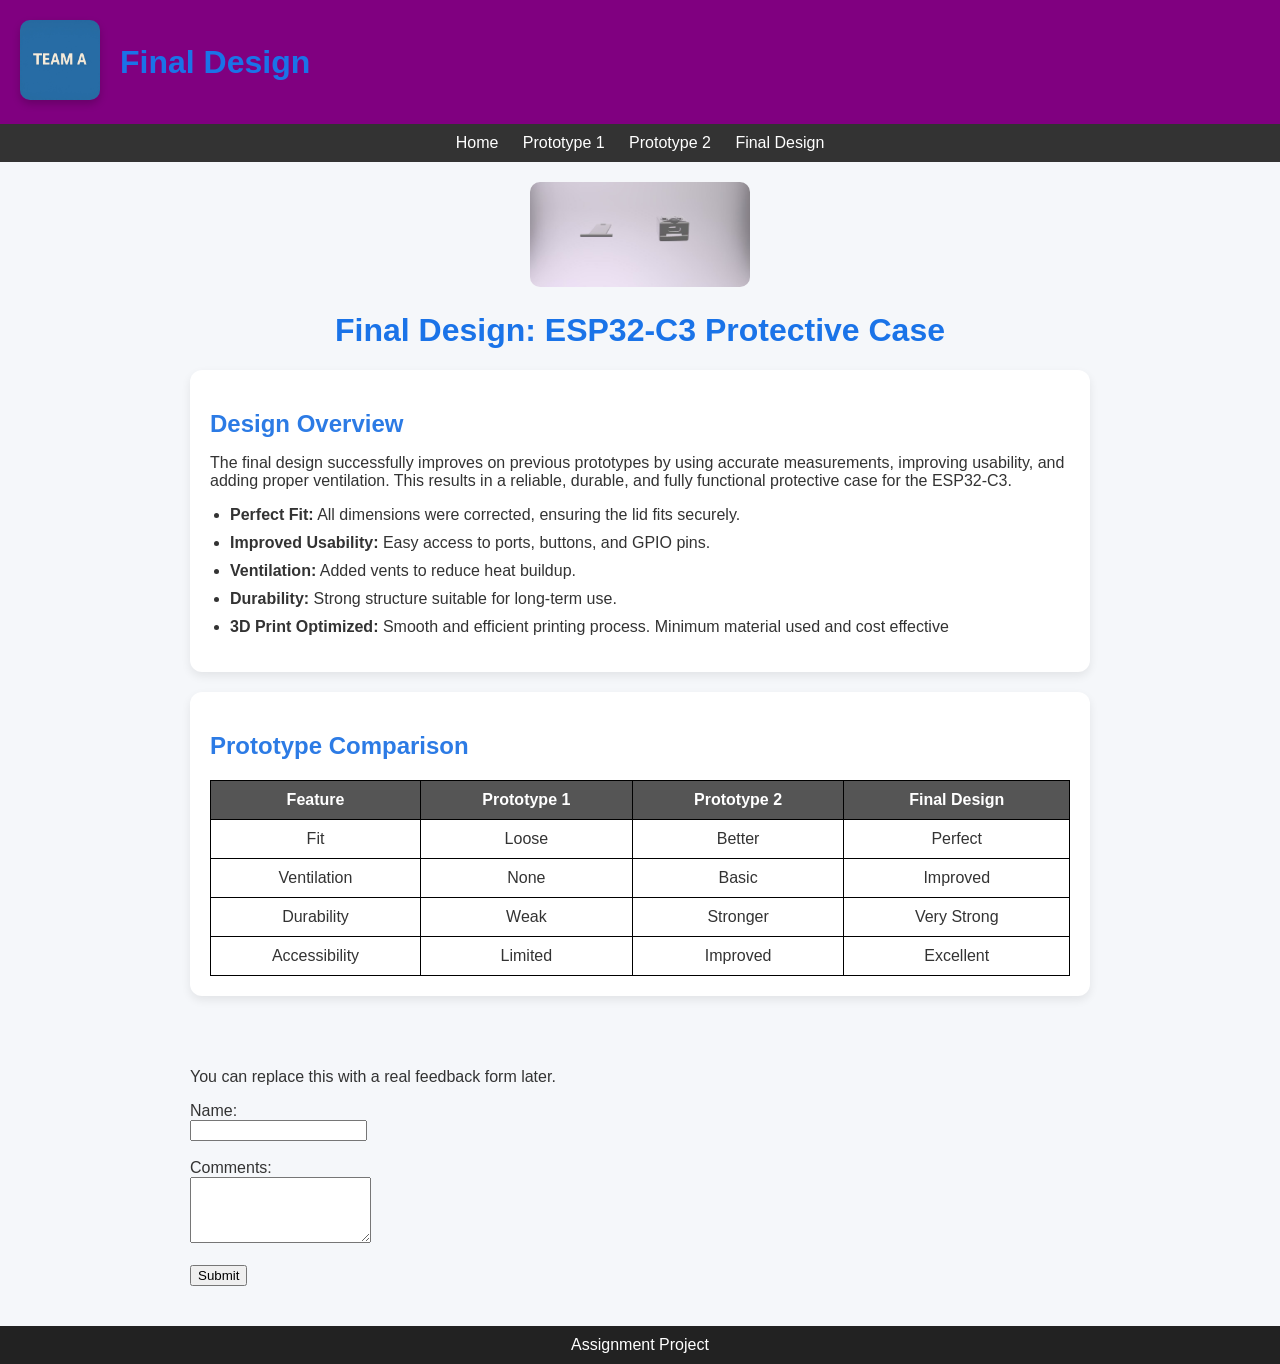
==== commit 9e322218: "Change final" ====
--- a/final.html
+++ b/final.html
@@ -2,34 +2,34 @@
 <html>
 
 <head>
-    <title>Prototype 1</title>
+    <title>Final Design</title>
     <link rel="stylesheet" href="styles.css">
 </head>
 
 <body>
-     <header style="display: flex; align-items: center; padding: 20px; gap: 20px;">
 
-    <a href="index.html">
-        <img src="images/teamA.jpg" alt="Team A"
-            style="width:80px; border-radius:10px; box-shadow:0 4px 8px rgba(0,0,0,0.2);">
-    </a>
+    <header style="display: flex; align-items: center; padding: 20px; gap: 20px;">
 
-        <h1 style="color:#1a73e8; margin:0;">
+        <a href="index.html">
+            <img src="images/teamA.jpg" alt="Team A"
+                style="width:80px; border-radius:10px; box-shadow:0 4px 8px rgba(0,0,0,0.2);">
+        </a>
+
+        <h1 style="color:#1a73e8; margin: 0;">
             Final Design
         </h1>
 
     </header>
 
-    <nav>
-           <a href="index.html">Home</a>
+        <nav>
+            <a href="index.html">Home</a>
             <a href="prototype1.html">Prototype 1</a>
             <a href="prototype2.html">Prototype 2</a>
             <a href="final.html">Final Design</a>
-    </nav>
+        </nav>
+        <div class="container">
 
-    <main class="container">
-
-        <div class="image-row">
+            <div class="image-row">
                 <img src="images/image3.jpg">
             </div>
 
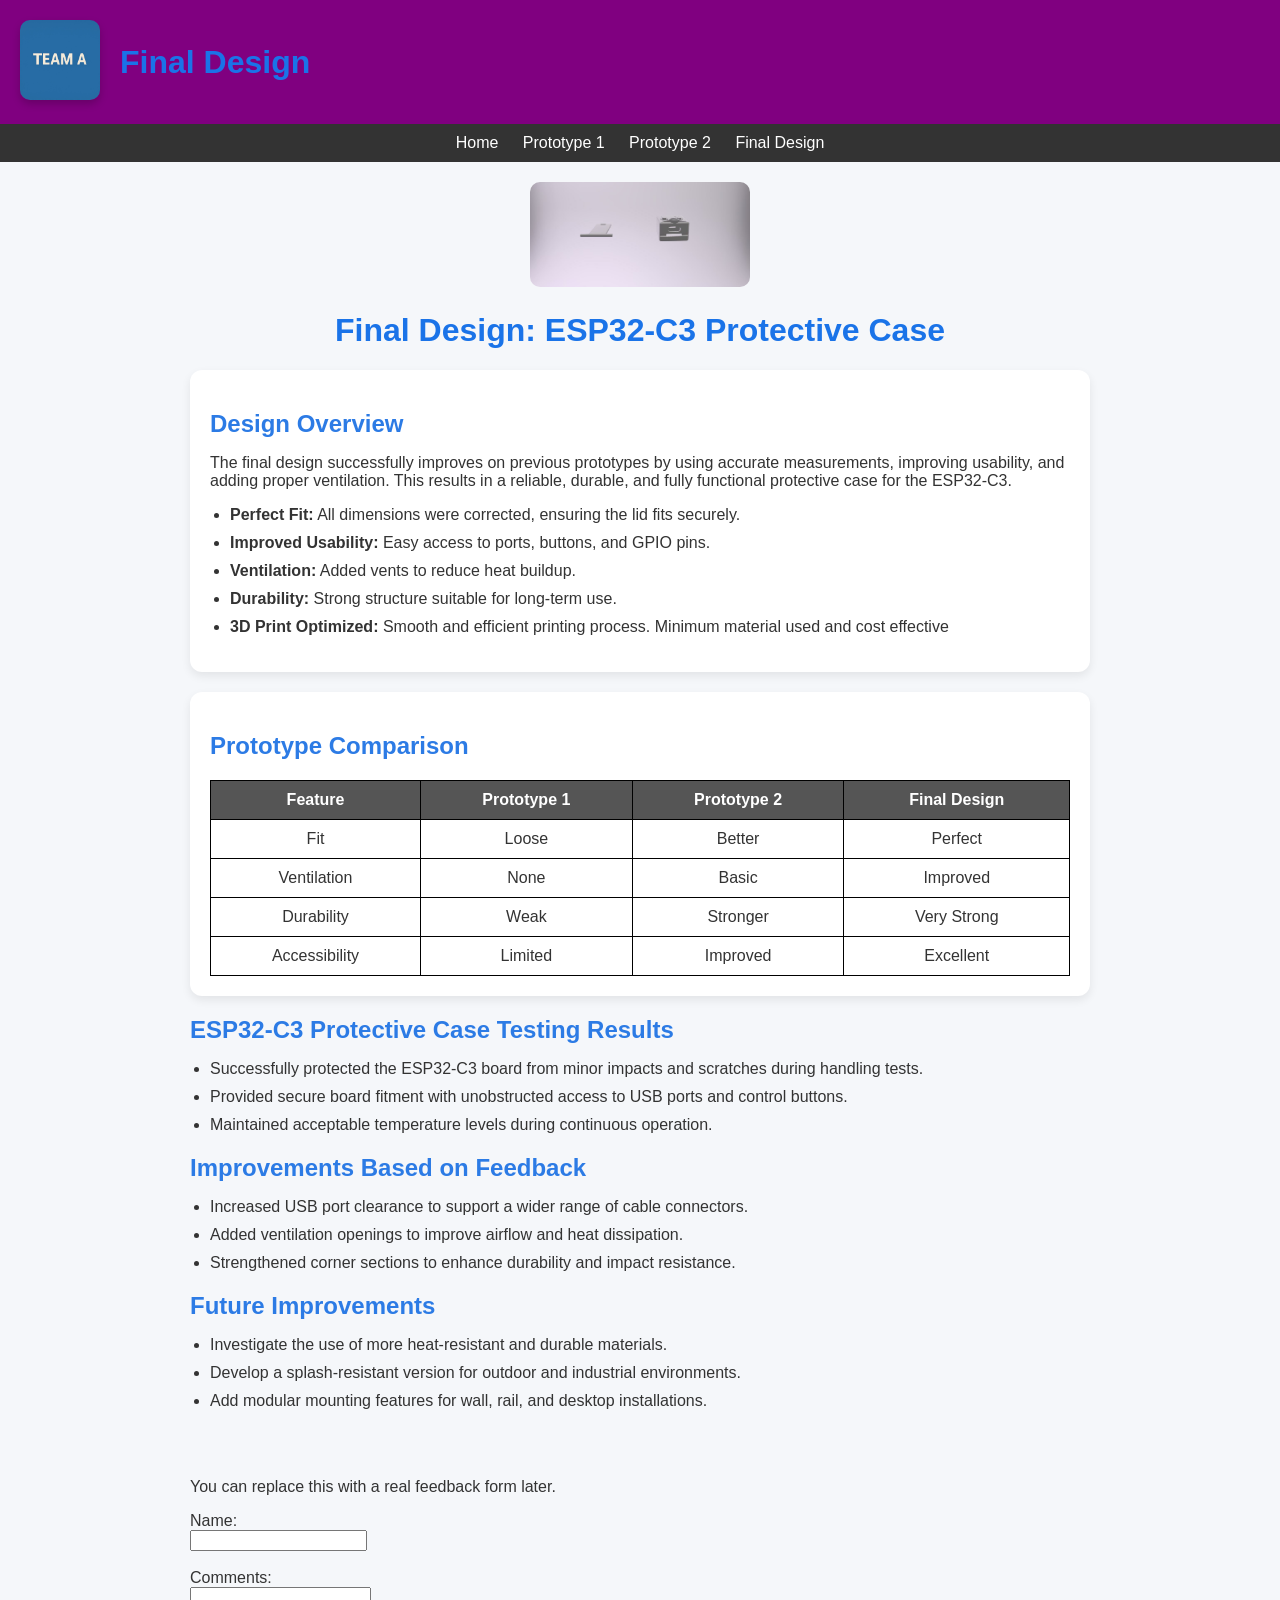
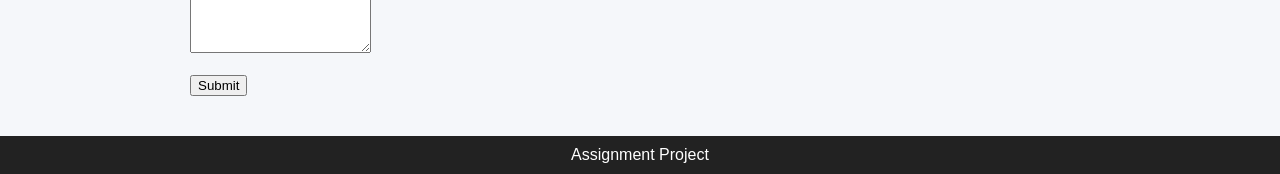
==== commit 35cec7d3: "Change final html" ====
--- a/final.html
+++ b/final.html
@@ -100,6 +100,34 @@
 
             </div>
 
+            
+            <section>
+                <h2>ESP32-C3 Protective Case Testing Results</h2>
+                <ul>
+                    <li>Successfully protected the ESP32-C3 board from minor impacts and scratches during handling tests.</li>
+                    <li>Provided secure board fitment with unobstructed access to USB ports and control buttons.</li>
+                    <li>Maintained acceptable temperature levels during continuous operation.</li>
+                </ul>
+            </section>
+
+            <section>
+                <h2>Improvements Based on Feedback</h2>
+                <ul>
+                    <li>Increased USB port clearance to support a wider range of cable connectors.</li>
+                    <li>Added ventilation openings to improve airflow and heat dissipation.</li>
+                    <li>Strengthened corner sections to enhance durability and impact resistance.</li>
+                </ul>
+            </section>
+
+            <section>
+                <h2>Future Improvements</h2>
+                <ul>
+                    <li>Investigate the use of more heat-resistant and durable materials.</li>
+                    <li>Develop a splash-resistant version for outdoor and industrial environments.</li>
+                    <li>Add modular mounting features for wall, rail, and desktop installations.</li>
+                </ul>
+            </section>
+
             <br /> <br />
             <div>
 
